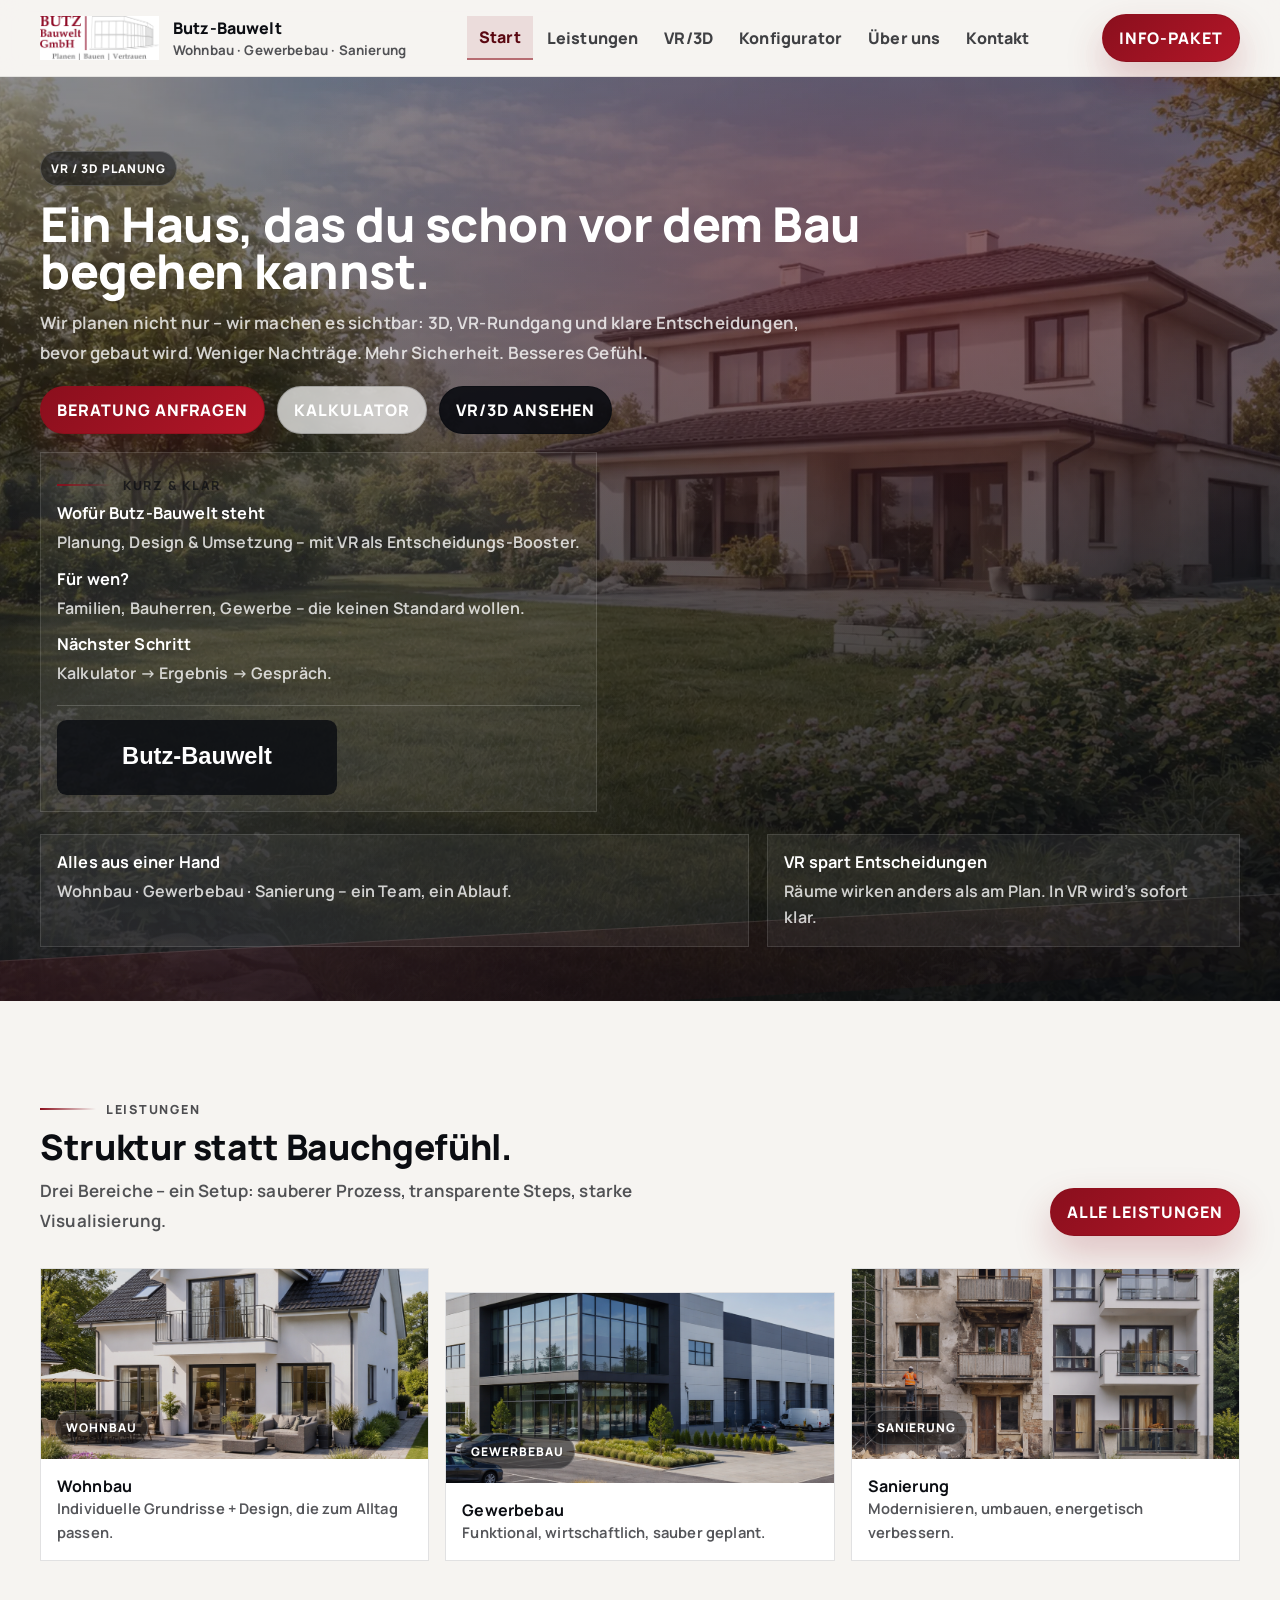
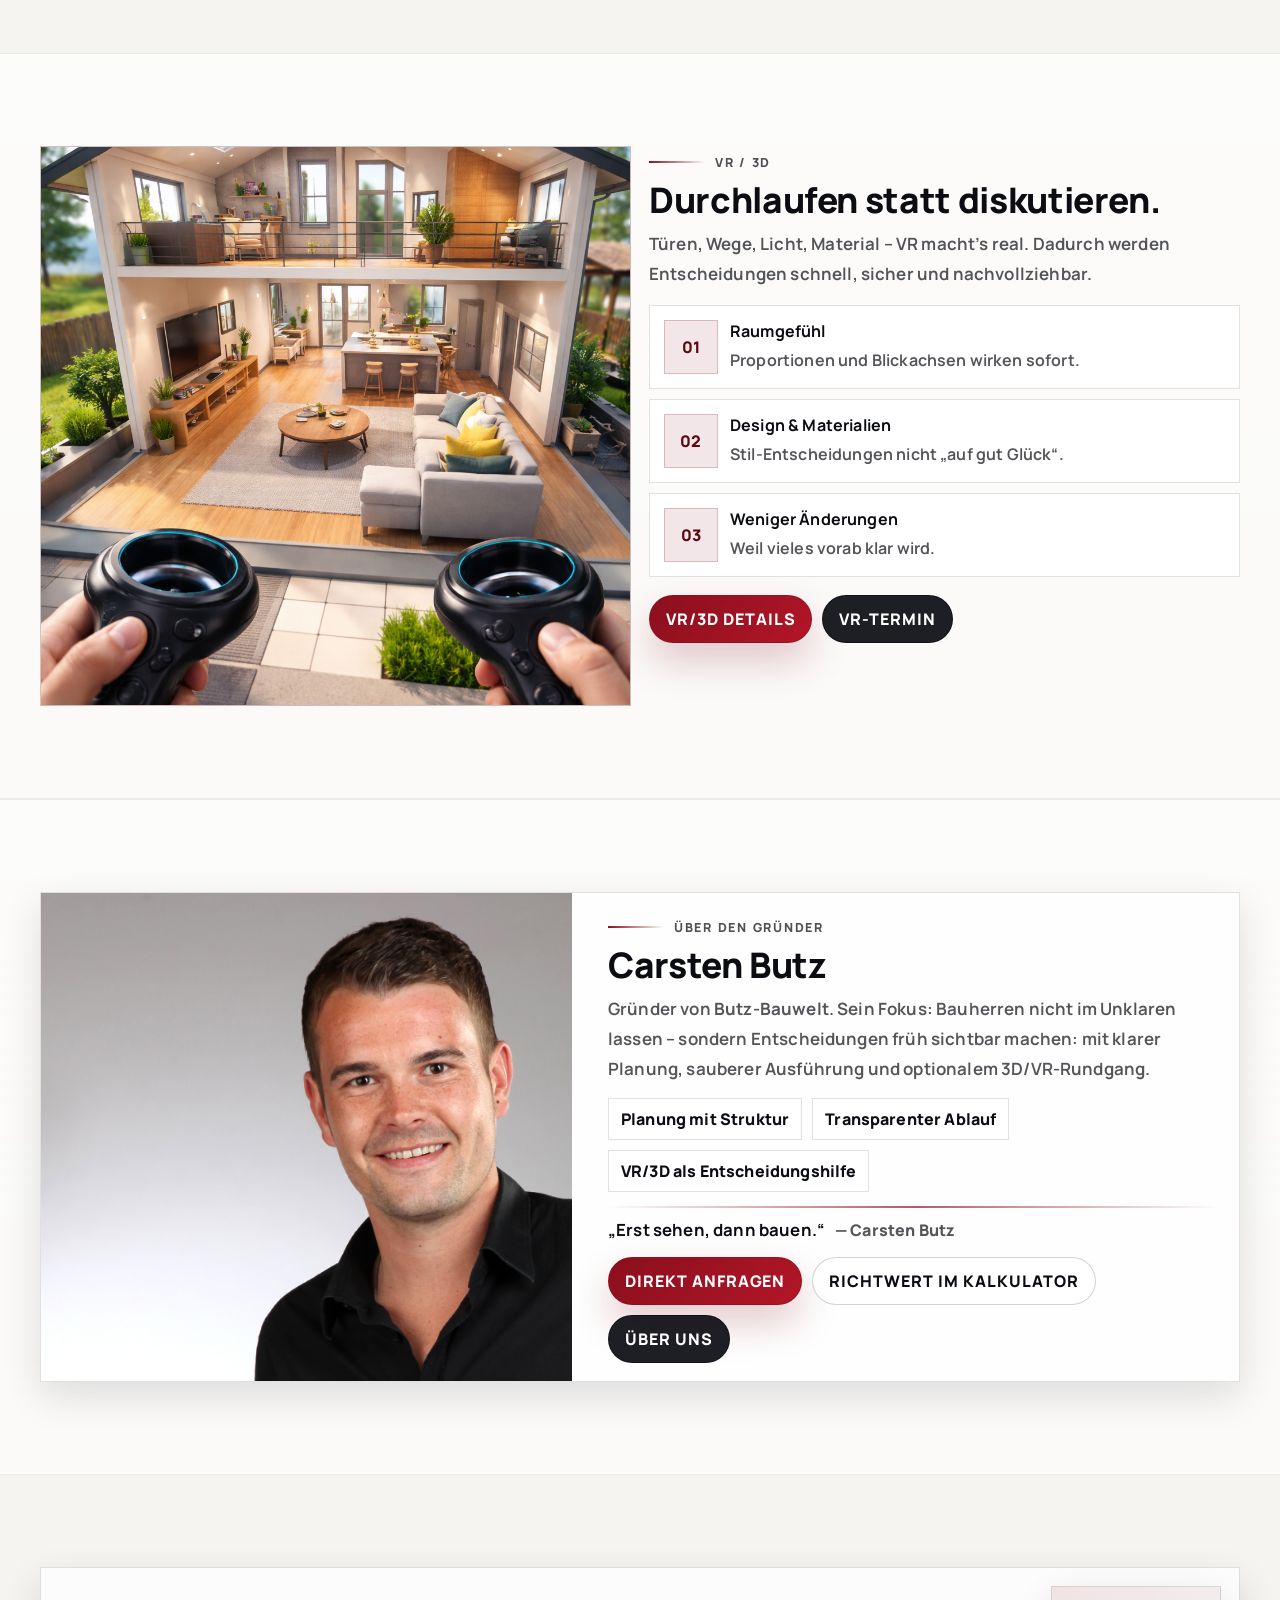
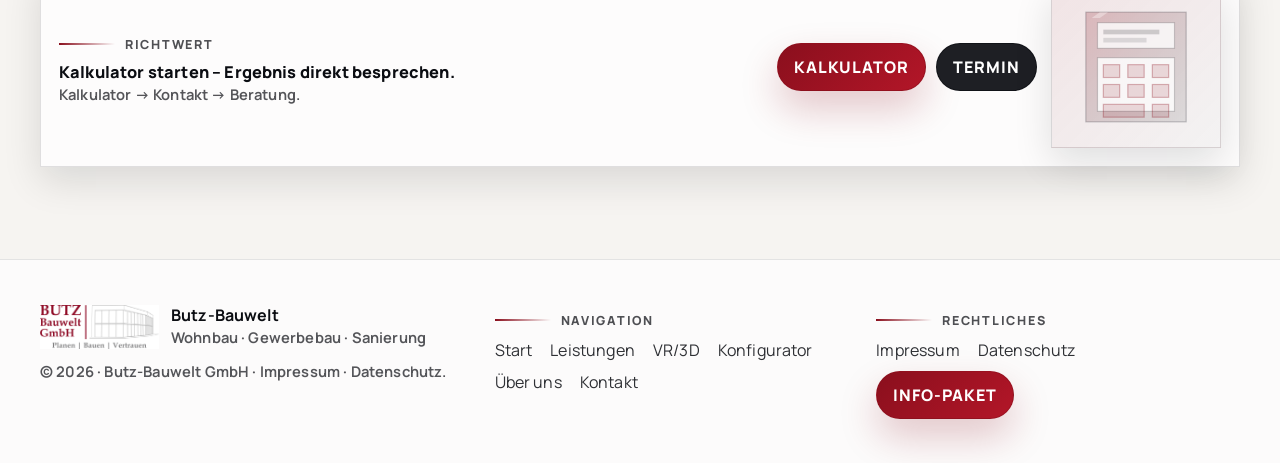
==== index.html @ 4ad9fb2e "Add files via upload" ====
<!DOCTYPE html>

<html lang="de">
<head>
<meta charset="utf-8"/>
<meta content="width=device-width,initial-scale=1" name="viewport"/>
<title>Butz-Bauwelt · Wohnbau erleben mit VR</title>
<meta content="Hausbau, Gewerbebau und Sanierung – mit 3D &amp; VR, damit Entscheidungen sicher sind." name="description"/>
<link href="https://fonts.googleapis.com" rel="preconnect"/>
<link crossorigin="" href="https://fonts.gstatic.com" rel="preconnect"/>
<link href="https://fonts.googleapis.com/css2?family=Inter:wght@400;600;700;800;900&amp;display=swap" rel="stylesheet"/>
<link href="./assets/css/main.css" rel="stylesheet"/>
<link href="https://fonts.googleapis.com" rel="preconnect"/>
<link crossorigin="" href="https://fonts.gstatic.com" rel="preconnect"/>
<link href="https://fonts.googleapis.com/css2?family=Manrope:wght@400;600;700;800;900&amp;display=swap" rel="stylesheet"/>
</head>
<body class="page-home">
<header class="header">
<div class="wrap headerRow">
<a class="brand" href="index.html">
<div class="mark mark--logo"><img alt="Butz-Bauwelt Logo" class="brandLogo" onerror="this.style.display='none'; this.parentElement.textContent='B';" src="./assets/img/logo-butz.jpg"/></div>
<div>
<span>Butz-Bauwelt</span>
<small>Wohnbau · Gewerbebau · Sanierung</small>
</div>
</a>
<nav aria-label="Navigation" class="nav">
<a href="index.html">Start</a>
<a href="leistungen.html">Leistungen</a>
<a href="vr-3d.html">VR/3D</a>
<a href="konfigurator.html">Konfigurator</a>
<a href="ueber-uns.html">Über uns</a>
<a href="kontakt.html">Kontakt</a>
</nav>
<div style="display:flex; gap:10px; align-items:center">
<a class="btn btn--brand" href="kontakt.html">Info-Paket</a>
<button aria-controls="mnav" aria-expanded="false" aria-label="Menü öffnen" class="burger" data-burger="" type="button">
<span></span><span></span><span></span>
</button>
</div>
</div>
<div class="mobile" data-mobile="" data-open="false" id="mnav">
<div class="wrap mobileInner">
<a href="index.html">Start</a>
<a href="leistungen.html">Leistungen</a>
<a href="vr-3d.html">VR/3D</a>
<a href="konfigurator.html">Konfigurator</a>
<a href="ueber-uns.html">Über uns</a>
<a href="kontakt.html">Kontakt</a>
</div>
</div>
</header>
<main>
<section class="hero cut">
<div aria-hidden="true" class="heroMedia"></div>
<div class="wrap">
<div class="heroTop">
<div class="heroCopy">
<div class="badge">VR / 3D Planung</div>
<div style="height:14px"></div>
<h1>Ein Haus, das du schon vor dem Bau begehen kannst.</h1>
<div style="height:14px"></div>
<p class="lead">
            Wir planen nicht nur – wir machen es sichtbar: 3D, VR-Rundgang und klare Entscheidungen,
            bevor gebaut wird. Weniger Nachträge. Mehr Sicherheit. Besseres Gefühl.
          </p>
<div class="heroActions">
<a class="btn btn--brand" href="kontakt.html">Beratung anfragen</a>
<a class="btn btn--ghost" href="konfigurator.html">Kalkulator</a>
<a class="btn btn--ink" href="vr-3d.html">VR/3D ansehen</a>
</div>
</div>
<div class="heroPanel">
<div class="kicker">Kurz &amp; klar</div>
<div style="height:8px"></div>
<strong>Wofür Butz-Bauwelt steht</strong>
<span>Planung, Design &amp; Umsetzung – mit VR als Entscheidungs-Booster.</span>
<div style="height:12px"></div>
<strong>Für wen?</strong>
<span>Familien, Bauherren, Gewerbe – die keinen Standard wollen.</span>
<div style="height:12px"></div>
<strong>Nächster Schritt</strong>
<span>Kalkulator → Ergebnis → Gespräch.</span>
<div class="heroLogoWrap"><img alt="Butz-Bauwelt" class="heroLogo" onerror="this.style.display='none';" src="./assets/img/logo-butz-hero.svg"/></div></div>
</div>
<div class="heroStripe">
<div class="heroPanel">
<strong>Alles aus einer Hand</strong>
<span>Wohnbau · Gewerbebau · Sanierung – ein Team, ein Ablauf.</span>
</div>
<div class="heroPanel">
<strong>VR spart Entscheidungen</strong>
<span>Räume wirken anders als am Plan. In VR wird’s sofort klar.</span>
</div>
</div>
</div>
</section>
<section class="section">
<div class="wrap">
<div class="grid12" style="align-items:end">
<div style="grid-column:1 / span 7">
<div class="kicker">Leistungen</div>
<div style="height:10px"></div>
<h2>Struktur statt Bauchgefühl.</h2>
<div style="height:10px"></div>
<p class="lead">
            Drei Bereiche – ein Setup: sauberer Prozess, transparente Steps, starke Visualisierung.
          </p>
</div>
<div style="grid-column:8 / -1; display:flex; justify-content:flex-end; gap:10px; flex-wrap:wrap">
<a class="btn btn--brand" href="leistungen.html">Alle Leistungen</a>
</div>
<div class="tile" style="grid-column:1 / span 4; margin-top:16px">
<div class="tileTop">
<img alt="Platzhalter" src="./assets/img/Wohnbau.png"/>
<div class="label badge">Wohnbau</div>
</div>
<div class="tileBody">
<b>Wohnbau</b>
<div class="small">Individuelle Grundrisse + Design, die zum Alltag passen.</div>
</div>
</div>
<div class="tile" style="grid-column:5 / span 4; margin-top:16px">
<div class="tileTop">
<img alt="Platzhalter" src="./assets/img/Gewerbebau.png"/>
<div class="label badge">Gewerbebau</div>
</div>
<div class="tileBody">
<b>Gewerbebau</b>
<div class="small">Funktional, wirtschaftlich, sauber geplant.</div>
</div>
</div>
<div class="tile" style="grid-column:9 / span 4; margin-top:16px">
<div class="tileTop">
<img alt="Platzhalter" src="./assets/img/sanierung.png"/>
<div class="label badge">Sanierung</div>
</div>
<div class="tileBody">
<b>Sanierung</b>
<div class="small">Modernisieren, umbauen, energetisch verbessern.</div>
</div>
</div>
</div>
</div>
</section>
<section class="section section--paper">
<div class="wrap">
<div class="split">
<div class="photo">
<img alt="Platzhalter Projekt/VR" src="./assets/img/Vr.png"/>
</div>
<div>
<div class="kicker">VR / 3D</div>
<div style="height:10px"></div>
<h2>Durchlaufen statt diskutieren.</h2>
<div style="height:10px"></div>
<p class="lead">
            Türen, Wege, Licht, Material – VR macht’s real. Dadurch werden Entscheidungen schnell, sicher und nachvollziehbar.
          </p>
<div style="height:16px"></div>
<div class="featureList">
<div class="feature"><div class="num">01</div><div><b>Raumgefühl</b><span>Proportionen und Blickachsen wirken sofort.</span></div></div>
<div class="feature"><div class="num">02</div><div><b>Design &amp; Materialien</b><span>Stil-Entscheidungen nicht „auf gut Glück“.</span></div></div>
<div class="feature"><div class="num">03</div><div><b>Weniger Änderungen</b><span>Weil vieles vorab klar wird.</span></div></div>
</div>
<div style="height:18px"></div>
<div style="display:flex; gap:10px; flex-wrap:wrap">
<a class="btn btn--brand" href="vr-3d.html">VR/3D Details</a>
<a class="btn btn--ink" href="kontakt.html">VR-Termin</a>
</div>
</div>
</div>
</div>
</section>
<section class="section section--paper">
<div class="wrap">
<div class="founder reveal" data-reveal="">
<div class="founderInner">
<div aria-label="Foto von Carsten Butz" class="founderMedia founderMedia--clean">
<img alt="Carsten Butz" loading="lazy" src="./assets/img/founder-carsten.jpg"/>
</div>
<div class="founderCopy">
<div class="kicker">Über den Gründer</div>
<div style="height:10px"></div>
<h2>Carsten Butz</h2>
<div style="height:10px"></div>
<p class="lead">
              Gründer von <b>Butz‑Bauwelt</b>. Sein Fokus: Bauherren nicht im Unklaren lassen – sondern Entscheidungen
              früh sichtbar machen: mit klarer Planung, sauberer Ausführung und optionalem 3D/VR‑Rundgang.
            </p>
<div class="pills">
<div class="pill">Planung mit Struktur</div>
<div class="pill">Transparenter Ablauf</div>
<div class="pill">VR/3D als Entscheidungshilfe</div>
</div>
<div aria-hidden="true" class="sigLine"></div>
<div class="sig">
<b>„Erst sehen, dann bauen.“</b>
<span>— Carsten Butz</span>
</div>
<div style="height:16px"></div>
<div style="display:flex; gap:10px; flex-wrap:wrap">
<a class="btn btn--brand" href="kontakt.html">Direkt anfragen</a>
<a class="btn btn--ghost" href="konfigurator.html">Richtwert im Kalkulator</a>
<a class="btn btn--ink" href="ueber-uns.html">Über uns</a>
</div>

</div>
</div>
</div>
</div>
</section>
<section class="section">
<div class="wrap">
<div class="card">
<div class="cardPad">
<div class="ctaCalc">
  <div class="ctaCalc__copy">
    <div class="kicker">Richtwert</div>
    <div style="height:8px"></div>
    <div class="cardTitle">Kalkulator starten – Ergebnis direkt besprechen.</div>
    <div class="small">Kalkulator → Kontakt → Beratung.</div>
  </div>

  <div class="ctaCalc__actions">
    <a class="btn btn--brand" href="konfigurator.html">Kalkulator</a>
    <a class="btn btn--ink" href="kontakt.html">Termin</a>
  </div>

  <div class="ctaCalc__media" aria-hidden="true">
    <img src="./assets/img/calculator-graphic.svg" alt="" loading="lazy"/>
  </div>
</div>
</div>
</div>
</div>
</section>
</main>
<footer class="footer">
  <div class="wrap footerGrid">
    <div class="footerCol">
      <div class="brandRow">
        <div class="mark mark--logo"><img alt="Butz-Bauwelt Logo" class="brandLogo" onerror="this.style.display='none'; this.parentElement.textContent='B';" src="./assets/img/logo-butz.jpg"/></div>
        <div>
          <b>Butz-Bauwelt</b>
          <div class="small">Wohnbau · Gewerbebau · Sanierung</div>
        </div>
      </div>
      <div class="small" style="margin-top:10px">
        © 2026 · Butz-Bauwelt GmbH · <a href="impressum.html">Impressum</a> · <a href="datenschutz.html">Datenschutz</a>.
      </div>
    </div>

    <div class="footerCol">
      <div class="kicker">Navigation</div>
      <div class="footerLinks">
        <a href="index.html">Start</a>
        <a href="leistungen.html">Leistungen</a>
        <a href="vr-3d.html">VR/3D</a>
        <a href="konfigurator.html">Konfigurator</a>
        <a href="ueber-uns.html">Über uns</a>
        <a href="kontakt.html">Kontakt</a>
      </div>
    </div>

    <div class="footerCol">
      <div class="kicker">Rechtliches</div>
      <div class="footerLinks">
        <a href="impressum.html">Impressum</a>
        <a href="datenschutz.html">Datenschutz</a>
      </div>
      <div style="height:10px"></div>
      <a class="btn btn--brand" href="kontakt.html">Info-Paket</a>
    </div>
  </div>
</footer>
<script defer="" src="./assets/js/app.js"></script>
</body>
</html>
---- assets/css/main.css ----
:root{
  --brand:#8a0f1d;
  --brand2:#5a0811;
  --ink:#0b0d12;
  --paper:#f6f4f1;
  --muted:rgba(11,13,18,.70);
  --line:rgba(11,13,18,.14);
  --soft:rgba(255,255,255,.72);
  --wrap:1200px;
  --r:6px;
  --shadow:0 22px 60px rgba(11,13,18,.18);
  --shadow2:0 14px 36px rgba(11,13,18,.12);
}

*{ box-sizing:border-box; }
html,body{ height:100%; }
body{
  margin:0;
  color:var(--ink);
  background:var(--paper);
  font-family: "Manrope", "Inter", system-ui, -apple-system, Segoe UI, Roboto, Arial, sans-serif;
  overflow-x:hidden;
}

a{ color:inherit; text-decoration:none; }
img{ max-width:100%; display:block; }

.wrap{ width:min(var(--wrap), calc(100% - 44px)); margin:0 auto; }

h1,h2,h3{ letter-spacing:-.02em; }
h1{ font-size:clamp(2.7rem, 5.2vw, 4.6rem); line-height:0.98; margin:0; }
h2{ font-size:clamp(1.8rem, 2.8vw, 2.8rem); line-height:1.08; margin:0; }
p{ margin:0; }
.lead{ font-size:1.06rem; line-height:1.78; color:var(--muted); max-width:72ch; }
.small{ font-size:.92rem; color:var(--muted); line-height:1.6; }

.kicker{
  display:inline-flex; align-items:center; gap:10px;
  text-transform:uppercase; letter-spacing:.18em;
  font-weight:800; font-size:.78rem;
  color:rgba(11,13,18,.72);
}
.kicker::before{
  content:"";
  width:56px; height:2px;
  background:linear-gradient(90deg, var(--brand), rgba(138,15,29,0));
}

.btn{
  display:inline-flex; align-items:center; justify-content:center; gap:10px;
  padding:12px 16px;
  border-radius:999px;
  border:1px solid rgba(11,13,18,.18);
  background:transparent;
  font-weight:900;
  cursor:pointer;
}
.btn:hover{ transform:translateY(-1px); }
.btn--brand{
  background:linear-gradient(135deg, var(--brand), #b31628);
  border-color:rgba(138,15,29,.55);
  color:#fff;
  box-shadow:0 18px 38px rgba(138,15,29,.22);
}
.btn--ink{
  background:rgba(11,13,18,.92);
  border-color:rgba(11,13,18,.65);
  color:#fff;
}
.btn--ghost{ background:rgba(255,255,255,.70); backdrop-filter: blur(10px); }

.badge{
  display:inline-flex; align-items:center;
  padding:8px 10px;
  border-radius:999px;
  border:1px solid rgba(255,255,255,.18);
  background:rgba(11,13,18,.55);
  color:#fff;
  font-weight:800;
  letter-spacing:.08em;
  text-transform:uppercase;
  font-size:.75rem;
}

.header{
  position:sticky; top:0; z-index:50;
  background:rgba(246,244,241,.84);
  backdrop-filter: blur(12px) saturate(140%);
  border-bottom:1px solid rgba(11,13,18,.08);
}
.headerRow{ display:flex; align-items:center; justify-content:space-between; gap:14px; padding:14px 0; }
.brand{ display:flex; align-items:center; gap:12px; }
.mark{
  width:44px; height:44px;
  display:grid; place-items:center;
  background:var(--ink);
  color:#fff; font-weight:1000;
  border-radius:0;
}
.brand span{ display:block; font-weight:1000; }
.brand small{ display:block; margin-top:2px; color:var(--muted); font-weight:700; }

.nav{ display:flex; align-items:center; gap:2px; flex-wrap:wrap; }
.nav a{ padding:10px 12px; border-radius:0; font-weight:900; color:rgba(11,13,18,.78); }
.nav a:hover{ background:rgba(11,13,18,.05); }
.nav a.active{ background:rgba(138,15,29,.10); color:var(--brand2); border-bottom:2px solid rgba(138,15,29,.55); }

.burger{ display:none; border:1px solid rgba(11,13,18,.18); background:rgba(255,255,255,.75); border-radius:0; padding:10px 11px; }
.burger span{ display:block; width:22px; height:2px; background:rgba(11,13,18,.85); margin:4px 0; }

.mobile{ display:none; border-top:1px solid rgba(11,13,18,.08); }
.mobileInner{ padding:14px 0 18px; display:grid; gap:10px; }
.mobileInner a{ padding:12px 14px; border:1px solid rgba(11,13,18,.12); background:rgba(255,255,255,.84); font-weight:900; }

.hero{
  position:relative;
  min-height:78vh;
  display:grid;
  align-items:end;
  background: var(--ink);
  color:#fff;
  overflow:hidden;
}
.hero::before{
  content:"";
  position:absolute; inset:0;
  background-image:url("../img/hero-grid.svg");
  background-size: 980px auto;
  opacity:.26;
  mix-blend-mode: screen;
}
.heroMedia{
  position:absolute; inset:0;
  background:
    radial-gradient(1200px 700px at 70% 20%, rgba(138,15,29,.32), transparent 55%),
    radial-gradient(900px 600px at 10% 80%, rgba(255,255,255,.08), transparent 60%),
    linear-gradient(180deg, rgba(11,13,18,.45), rgba(11,13,18,.88));
  background-size: auto, auto, auto;
  background-position: center, center, center;
  background-repeat: no-repeat;
}

.heroMedia--contact{
  background:
    radial-gradient(1200px 700px at 70% 20%, rgba(138,15,29,.18), transparent 55%),
    radial-gradient(900px 600px at 10% 80%, rgba(255,255,255,.06), transparent 60%),
    linear-gradient(180deg, rgba(11,13,18,.35), rgba(11,13,18,.86)),
    url("../img/kontakt-hero.webp");
  background-size: auto, auto, auto, cover;
  background-position: center, center, center, center bottom;
  background-repeat: no-repeat;
}

.heroMedia--leistungen{
  background:
    radial-gradient(1200px 700px at 70% 20%, rgba(138,15,29,.20), transparent 55%),
    radial-gradient(900px 600px at 10% 80%, rgba(255,255,255,.06), transparent 60%),
    linear-gradient(180deg, rgba(11,13,18,.40), rgba(11,13,18,.88)),
    url("../img/leistungen-hero.webp");
  background-size: auto, auto, auto, cover;
  background-position: center, center, center, center;
  background-repeat: no-repeat;
}

.hero .wrap{ position:relative; z-index:2; padding:74px 0 54px; }
.heroTop{ display:flex; justify-content:space-between; align-items:flex-start; gap:18px; flex-wrap:wrap; }
.heroCopy{ max-width:860px; }
.heroCopy .lead{ color:rgba(255,255,255,.78); }

.heroStripe{
  margin-top:22px;
  display:grid;
  grid-template-columns: 1.2fr .8fr;
  gap:18px;
  align-items:stretch;
}
.heroPanel{
  background:rgba(255,255,255,.06);
  border:1px solid rgba(255,255,255,.12);
  border-radius:0;
  padding:16px;
}
.heroPanel strong{ display:block; font-size:1.02rem; }
.heroPanel span{ display:block; margin-top:6px; color:rgba(255,255,255,.78); line-height:1.6; font-weight:650; }
.heroActions{ display:flex; flex-wrap:wrap; gap:12px; margin-top:18px; }

.section{ padding:92px 0; }
.section--paper{ background:linear-gradient(180deg, rgba(255,255,255,.70), rgba(255,255,255,.52)); border-top:1px solid rgba(11,13,18,.06); border-bottom:1px solid rgba(11,13,18,.06); }

.grid12{ display:grid; grid-template-columns:repeat(12, minmax(0,1fr)); gap:16px; }

.card{
  border:1px solid rgba(11,13,18,.12);
  background:rgba(255,255,255,.78);
  border-radius:0;
  box-shadow:var(--shadow2);
}
.cardPad{ padding:18px; }
.cardTitle{ font-weight:1000; font-size:1.02rem; }

.cut{ position:relative; }
.cut::after{
  content:"";
  position:absolute; left:-10%; right:-10%; bottom:-1px;
  height:74px;
  background:linear-gradient(135deg, rgba(138,15,29,.18), rgba(255,255,255,0));
  transform:skewY(-3deg);
  border-top:1px solid rgba(255,255,255,.10);
}

.split{
  grid-column:1 / -1;
  display:grid;
  grid-template-columns: 1fr 1fr;
  gap:18px;
  align-items:stretch;
}
.photo{
  background:linear-gradient(135deg, rgba(138,15,29,.18), rgba(11,13,18,.10));
  border:1px solid rgba(11,13,18,.12);
  border-radius:0;
  min-height:420px;
  overflow:hidden;
}
.photo img{ width:100%; height:100%; object-fit:cover; }
.featureList{ display:grid; gap:10px; }
.feature{
  display:grid;
  grid-template-columns: 54px 1fr;
  gap:12px;
  padding:14px;
  border:1px solid rgba(11,13,18,.12);
  background:#fff;
  border-radius:0;
}
.feature .num{
  width:54px; height:54px;
  display:grid; place-items:center;
  background:rgba(138,15,29,.10);
  color:var(--brand2);
  font-weight:1000;
  border:1px solid rgba(138,15,29,.22);
  border-radius:0;
}
.feature b{ display:block; }
.feature span{ display:block; margin-top:6px; color:var(--muted); line-height:1.6; font-weight:650; }

.tile{
  border:1px solid rgba(11,13,18,.12);
  background:#fff;
  border-radius:0;
  overflow:hidden;
}
.tileTop{ height:190px; background:rgba(11,13,18,.92); position:relative; }
.tileTop img{ width:100%; height:100%; object-fit:cover; opacity:.85; }
.tileTop .label{ position:absolute; left:14px; bottom:14px; }
.tileBody{ padding:16px; }

.footer{
  padding:44px 0;
  border-top:1px solid rgba(11,13,18,.10);
  background:rgba(255,255,255,.70);
}

/* Kalkulator (Wizard) – kantig */
.calc{
  border:1px solid rgba(11,13,18,.14);
  background:rgba(255,255,255,.86);
  box-shadow:var(--shadow);
}
.calcHead{ padding:18px; border-bottom:1px solid rgba(11,13,18,.10); display:flex; align-items:center; justify-content:space-between; gap:12px; flex-wrap:wrap; }
.progress{ flex:1 1 260px; height:10px; background:rgba(11,13,18,.10); overflow:hidden; }
.progress > span{ display:block; height:100%; width:0%; background:linear-gradient(90deg, var(--brand), #b31628); }
.calcBody{ padding:18px; }
.stepCard{ display:none; border:1px solid rgba(11,13,18,.12); background:#fff; padding:16px; }
.stepCard.active{ display:block; }
.stepCard h3{ margin:0 0 10px; font-size:1.15rem; }
.choices{ display:flex; flex-wrap:wrap; gap:10px; }
.choice{
  border:1px solid rgba(11,13,18,.14);
  background:#fff;
  border-radius:0;
  padding:10px 12px;
  font-weight:1000;
  cursor:pointer;
}
.choice.selected{ background:rgba(138,15,29,.10); border-color:rgba(138,15,29,.35); color:var(--brand2); }
.range{ margin-top:10px; }
.range input{ width:100%; }
.rangeMeta{ display:flex; justify-content:space-between; align-items:center; margin-top:6px; gap:10px; flex-wrap:wrap; }
.summary{
  margin-top:14px;
  border:1px solid rgba(255,255,255,.14);
  background:rgba(11,13,18,.92);
  color:#fff;
  padding:14px;
}
.summaryRow{ display:flex; justify-content:space-between; gap:10px; padding:8px 0; border-bottom:1px solid rgba(255,255,255,.14); }
.summaryRow:last-child{ border-bottom:0; }
.calcNav{ display:flex; align-items:center; justify-content:center; gap:14px; flex-wrap:wrap; margin-top:14px; }
.calcNav .btn{ font-family: inherit; font-weight:800; font-size:.95rem; letter-spacing:0; text-transform:none; }

@media (max-width: 980px){
  .nav{ display:none; }
  .burger{ display:inline-block; }
  .heroStripe{ grid-template-columns:1fr; }
  .split{ grid-template-columns:1fr; }
}


/* ---------- Enhanced form (GitHub Pages friendly) ---------- */
.formWrap{
  display:grid;
  grid-template-columns: 1.05fr .95fr;
  gap:16px;
  align-items:start;
}
.formCard{
  border:1px solid rgba(11,13,18,.12);
  background:rgba(255,255,255,.86);
  box-shadow:var(--shadow2);
  border-radius:0;
}
.formCard .pad{ padding:18px; }
.formCard .note{
  margin-top:10px;
  padding:12px;
  border:1px solid rgba(11,13,18,.12);
  background:rgba(11,13,18,.04);
}
.labelText{ display:block; font-weight:900; font-size:.9rem; margin:10px 0 6px; }
.help{ font-size:.88rem; color:var(--muted); line-height:1.55; margin-top:6px; }
.inputLine{
  width:100%;
  padding:12px 12px;
  border:1px solid rgba(11,13,18,.16);
  border-radius:0;
  background:#fff;
  outline:none;
  font-weight:750;
}
.inputLine:focus{ border-color:rgba(138,15,29,.45); box-shadow:0 0 0 3px rgba(138,15,29,.12); }
.grid2{ display:grid; grid-template-columns:1fr 1fr; gap:12px; }
.stack{ display:grid; gap:10px; }
.checkRow{ display:flex; gap:10px; align-items:flex-start; margin-top:10px; }
.checkRow input{ margin-top:4px; }
.sideCard{
  background:rgba(11,13,18,.92);
  color:#fff;
  border:1px solid rgba(255,255,255,.14);
  box-shadow:var(--shadow);
}
.sideCard .pad{ padding:18px; }
.sideCard .small{ color:rgba(255,255,255,.72); }
.sideList{ margin-top:12px; display:grid; gap:10px; }
.sideItem{
  display:grid;
  grid-template-columns: 42px 1fr;
  gap:12px;
  padding:12px;
  border:1px solid rgba(255,255,255,.14);
  background:rgba(255,255,255,.06);
}
.sideItem .ic{
  width:42px; height:42px;
  display:grid; place-items:center;
  background:rgba(138,15,29,.22);
  border:1px solid rgba(255,255,255,.14);
  font-weight:1000;
}
.hr{ height:1px; background:rgba(255,255,255,.14); margin:14px 0; }

@media (max-width: 980px){
  .formWrap{ grid-template-columns:1fr; }
  .grid2{ grid-template-columns:1fr; }
}

/* ---------- Leistungen accordion ---------- */
.accordion{
  border:1px solid rgba(11,13,18,.12);
  background:#fff;
  border-radius:0;
  overflow:hidden;
}
.accordion details{
  border-top:1px solid rgba(11,13,18,.10);
}
.accordion details:first-child{ border-top:0; }
.accordion summary{
  list-style:none;
  cursor:pointer;
  padding:16px;
  font-weight:1000;
  display:flex;
  align-items:center;
  justify-content:space-between;
  gap:12px;
}
.accordion summary::-webkit-details-marker{ display:none; }
.accordion summary span{
  color:var(--muted);
  font-weight:800;
  letter-spacing:.02em;
}
.accordion summary .plus{
  width:34px; height:34px;
  display:grid; place-items:center;
  border:1px solid rgba(11,13,18,.14);
  background:rgba(11,13,18,.02);
}
.accordion details[open] summary .plus{
  background:rgba(138,15,29,.10);
  border-color:rgba(138,15,29,.35);
  color:var(--brand2);
}
.accordion .content{
  padding:0 16px 16px;
  color:rgba(11,13,18,.74);
  line-height:1.7;
  font-weight:650;
}
.ctaStrip{
  margin-top:16px;
  border:1px solid rgba(11,13,18,.12);
  background:rgba(255,255,255,.80);
  box-shadow:var(--shadow2);
}
.ctaStrip .pad{
  padding:16px;
  display:flex;
  justify-content:space-between;
  align-items:center;
  gap:12px;
  flex-wrap:wrap;
}



/* ---------- Founder block + subtle JS reveal ---------- */
.reveal{
  opacity:0;
  transform: translateY(18px);
  transition: opacity .65s ease, transform .65s ease;
}
.reveal.in{
  opacity:1;
  transform: translateY(0);
}

.founder{
  border:1px solid rgba(11,13,18,.12);
  background:rgba(255,255,255,.82);
  box-shadow:var(--shadow2);
}
.founderInner{
  display:grid;
  grid-template-columns: .9fr 1.1fr;
  gap:18px;
  align-items:stretch;
}
.founderMedia{
  position:relative;
  min-height:360px;
  background:rgba(11,13,18,.92);
  overflow:hidden;
}
.founderMedia::before{
  content:"";
  position:absolute; inset:-30%;
  background:
    radial-gradient(520px 320px at 30% 20%, rgba(138,15,29,.35), transparent 60%),
    radial-gradient(520px 320px at 80% 70%, rgba(255,255,255,.10), transparent 60%);
  transform: rotate(12deg);
}
.founderMedia::after{
  content:"";
  position:absolute; left:-20%; right:-20%; bottom:-40px;
  height:90px;
  background:linear-gradient(135deg, rgba(138,15,29,.35), rgba(255,255,255,0));
  transform:skewY(-6deg);
  opacity:.7;
}
.founderMedia img{
  position:absolute; inset:0;
  width:100%; height:100%;
  object-fit:cover;
  opacity:.92;
  mix-blend-mode: luminosity;
}
.founderMedia--clean{
  background:#d9d5d2;
}
.founderMedia--clean::before,
.founderMedia--clean::after{
  display:none;
}
.founderMedia--clean img{
  opacity:1;
  mix-blend-mode:normal;
  object-position:center top;
}
.founderCopy{ padding:18px; }
.sigLine{
  margin-top:14px;
  height:2px;
  background:linear-gradient(90deg, rgba(255,255,255,0), rgba(138,15,29,.75), rgba(255,255,255,0));
  opacity:.9;
}
.sig{
  margin-top:10px;
  display:flex;
  align-items:baseline;
  gap:10px;
  flex-wrap:wrap;
}
.sig b{ font-size:1.05rem; }
.sig span{ color:var(--muted); font-weight:800; }
.pills{
  margin-top:14px;
  display:flex; gap:10px; flex-wrap:wrap;
}
.pill{
  padding:9px 12px;
  border:1px solid rgba(11,13,18,.12);
  background:#fff;
  font-weight:900;
}
@media (max-width: 980px){
  .founderInner{ grid-template-columns:1fr; }
  .founderMedia{ min-height:280px; }
}



/* ---------- Calculator choice cards with mini illustrations ---------- */
.choice{
  display:grid;
  grid-template-rows: 64px auto;
  gap:8px;
  min-width: 150px;
  padding:12px;
  text-align:center;
  transition: transform .15s ease, box-shadow .15s ease, border-color .15s ease, background .15s ease;
}
.choice:hover{
  transform: translateY(-1px);
  box-shadow: 0 10px 22px rgba(11,13,18,.10);
}
.choiceIcon{
  width:100%;
  height:64px;
  display:grid;
  place-items:center;
  border:1px solid rgba(11,13,18,.10);
  background:rgba(11,13,18,.02);
}
.choiceIcon svg{
  width:84px;
  height:54px;
}
.choiceLabel{
  font-size:.92rem;
  letter-spacing:.06em;
  text-transform:uppercase;
}
.choice.selected .choiceIcon{
  border-color: rgba(138,15,29,.35);
  background: rgba(138,15,29,.08);
}
.choice.selected .choiceIcon svg .roof,
.choice.selected .choiceIcon svg .accent{
  fill: var(--brand);
}
.choiceIcon svg .roof,
.choiceIcon svg .accent{
  fill: rgba(138,15,29,.35);
}
.choiceIcon svg .body{
  fill: rgba(11,13,18,.22);
}
.choiceIcon svg .shade{
  fill: rgba(255,255,255,.55);
}
@media (max-width: 980px){
  .choice{ min-width: 140px; }
}



/* ---------- Modern rounded typography ---------- */
:root{
  --font-sans: 'Manrope', 'Inter', system-ui, -apple-system, BlinkMacSystemFont, 'Segoe UI', Roboto, Arial, sans-serif;
}

html, body{
  font-family: var(--font-sans);
  letter-spacing: .01em;
}

h1, h2, h3, h4{
  font-weight: 900;
  letter-spacing: -.01em;
}

h1{ font-size: clamp(2rem, 4vw, 3rem); }
h2{ font-size: clamp(1.6rem, 3vw, 2.2rem); }
h3{ font-size: 1.2rem; }

p, .small, .lead{
  font-weight: 650;
}

.btn{
  font-weight: 800;
  letter-spacing: .06em;
  text-transform: uppercase;
}

.kicker{
  font-weight: 900;
  letter-spacing: .14em;
  text-transform: uppercase;
}

.choiceLabel{
  font-weight: 800;
  letter-spacing: .08em;
}

input, textarea{
  font-family: var(--font-sans);
  font-weight: 650;
}



/* ===== Calculator visual polish ===== */
.calcWrap{
  background: linear-gradient(180deg, rgba(255,255,255,.95), rgba(255,255,255,.88));
  border:1px solid rgba(11,13,18,.12);
  box-shadow: 0 30px 80px rgba(11,13,18,.12);
}

.progress{
  height:6px;
  background:rgba(11,13,18,.08);
  border-radius:0;
}
.progress span{
  background: linear-gradient(90deg, var(--brand), var(--brand2));
}

.step{
  animation: stepIn .35s ease both;
}
@keyframes stepIn{
  from{ opacity:0; transform: translateY(8px); }
  to{ opacity:1; transform: translateY(0); }
}

.choice{
  background:#fff;
}
.choice.selected{
  border-color: var(--brand);
  background: linear-gradient(180deg, rgba(138,15,29,.08), rgba(255,255,255,1));
}

.navBtns{
  border-top:1px solid rgba(11,13,18,.1);
  padding-top:16px;
}

.navBtns .btn--brand{
  box-shadow: 0 12px 30px rgba(138,15,29,.35);
}



/* ===== Configurator layout: steps + sticky mini summary ===== */
.calcGrid{
  display:grid;
  grid-template-columns: 1.35fr .65fr;
  gap:16px;
  align-items:start;
}
.calcAside{
  position:sticky;
  top:84px; /* accounts for sticky header */
}
.miniSum{
  border:1px solid rgba(11,13,18,.12);
  background:rgba(11,13,18,.92);
  color:#fff;
  box-shadow: var(--shadow);
}
.miniSum .pad{ padding:16px; }
.miniTitle{
  font-family: "Space Grotesk", "Plus Jakarta Sans", system-ui;
  font-weight:700;
  letter-spacing:-.02em;
  font-size:1.1rem;
}
.miniRows{ margin-top:12px; display:grid; gap:10px; }
.miniRow{
  display:flex; justify-content:space-between; gap:12px;
  padding:10px 0;
  border-bottom:1px solid rgba(255,255,255,.14);
}
.miniRow:last-child{ border-bottom:0; }
.miniRow span{ color:rgba(255,255,255,.72); font-weight:650; }
.miniRow b{ font-weight:900; }
.miniTotal{
  margin-top:12px;
  padding:12px;
  border:1px solid rgba(255,255,255,.16);
  background:rgba(255,255,255,.06);
}
.miniTotal .label{ color:rgba(255,255,255,.72); font-weight:700; font-size:.9rem; }
.miniTotal .value{
  margin-top:6px;
  font-family: "Space Grotesk", "Plus Jakarta Sans", system-ui;
  font-weight:700;
  font-size:1.6rem;
  letter-spacing:-.03em;
}
.miniHint{ margin-top:10px; color:rgba(255,255,255,.72); font-size:.9rem; line-height:1.55; }

@media (max-width: 980px){
  .calcGrid{ grid-template-columns:1fr; }
  .calcAside{ position:relative; top:auto; }
}

/* ===== Configurator typography refinements (less "stumpf") ===== */
.page-config h1{ letter-spacing:-0.04em; }
.page-config .stepCard h3{
  font-family: "Space Grotesk", "Plus Jakarta Sans", system-ui;
  font-weight:650;
  letter-spacing:-.02em;
}
.page-config .choiceLabel{
  text-transform:none;
  letter-spacing:.02em;
  font-weight:900;
}
.page-config .choice{
  min-width: 160px;
}
.page-config .choices{
  gap:12px;
}
.page-config .calcHead strong{
  font-family: "Space Grotesk", "Plus Jakarta Sans", system-ui;
  font-weight:650;
  letter-spacing:-.02em;
}



/* ===== VR/3D split image sizing fix ===== */
.split{
  align-items: stretch;
}
.split .photo{
  height: 100%;
  max-height: 560px;
  overflow: hidden;
}
.split .photo img{
  width: 100%;
  height: 100%;
  object-fit: cover;
  display:block;
}
@media (max-width: 980px){
  .split .photo{ max-height: 360px; }
}


/* ===== Calculator typography polish (buttons & labels) ===== */
.calcHead strong,
.calcTitle,
.page-config h1{
  font-family: "Space Grotesk", "Plus Jakarta Sans", system-ui;
  font-weight:600;
  letter-spacing:-0.02em;
}
.page-config .stepCard h3{
  font-weight:600;
  letter-spacing:-0.015em;
}
.page-config .choiceLabel{
  font-family: "Plus Jakarta Sans", system-ui;
  font-weight:700;
  letter-spacing:0;
  text-transform:none;
}
.page-config .navBtns .btn{
  font-family: "Space Grotesk", "Plus Jakarta Sans", system-ui;
  font-weight:600;
  letter-spacing:0.04em;
  text-transform:uppercase;
}
.miniTotal .label,
.miniTotal .value{
  font-family: "Space Grotesk", "Plus Jakarta Sans", system-ui;
}

/* --- Patch: weichere Typo + Kundenlogo Handling (Header & Hero) --- */
.brand{ gap:14px; }
.mark--logo{
  width:auto;
  height:44px;
  padding:0;
  background:transparent;
}
.brandLogo{
  height:44px;
  width:auto;
  max-width:240px; /* breiteres Logo im Header */
  object-fit:contain;
  display:block;
}
@media (max-width: 760px){
  .brandLogo{ max-width:180px; }
}

/* Hero: Logo rechts im freien Raum */
.heroLogoWrap{
  margin-top:18px;
  padding-top:14px;
  border-top:1px solid rgba(255,255,255,.18);
  display:flex;
  justify-content:flex-start;
}
.heroLogo{
  width:100%;
  max-width:280px;
  height:auto;
  object-fit:contain;
}
@media (max-width: 900px){
  .heroLogoWrap{ justify-content:center; }
  .heroLogo{ max-width:240px; }
}


/* ---------- Footer layout (v2) ---------- */
.footerGrid{
  display:grid;
  grid-template-columns: 1.2fr 1fr 1fr;
  gap:18px;
  align-items:start;
}
.footerCol .kicker{ margin-bottom:10px; }
.footerLinks{
  display:flex;
  flex-wrap:wrap;
  gap:10px 18px;
  align-items:center;
}
.footerLinks a{
  color:inherit;
  opacity:.85;
  display:inline-flex;
  white-space:nowrap;
}
.footerLinks a:hover{ opacity:1; }
.brandRow{
  display:flex;
  gap:12px;
  align-items:center;
}
@media (max-width: 980px){
  .footerGrid{ grid-template-columns:1fr; }
}


/* Page-specific hero background images */
body.page-home .heroMedia{
  background:
    radial-gradient(1200px 700px at 70% 20%, rgba(138,15,29,.32), transparent 55%),
    radial-gradient(900px 600px at 10% 80%, rgba(255,255,255,.08), transparent 60%),
    linear-gradient(180deg, rgba(11,13,18,.45), rgba(11,13,18,.88)),
    url("../img/hero-haus.webp");
  background-size: auto, auto, auto, cover;
  background-position: center, center, center, center;
  background-repeat: no-repeat;
}
body.page-config .heroMedia{
  background:
    radial-gradient(1200px 700px at 70% 20%, rgba(138,15,29,.32), transparent 55%),
    radial-gradient(900px 600px at 10% 80%, rgba(255,255,255,.08), transparent 60%),
    linear-gradient(180deg, rgba(11,13,18,.45), rgba(11,13,18,.88)),
    url("../img/hero-konfigurator.webp");
  background-size: auto, auto, auto, cover;
  background-position: center, center, center, center;
  background-repeat: no-repeat;
}

body.page-vr3d .heroMedia{
  background:
    radial-gradient(1200px 700px at 70% 20%, rgba(138,15,29,.32), transparent 55%),
    radial-gradient(900px 600px at 10% 80%, rgba(255,255,255,.08), transparent 60%),
    linear-gradient(180deg, rgba(11,13,18,.45), rgba(11,13,18,.88)),
    url("../img/hero-vr3d.webp");
  background-size: auto, auto, auto, cover;
  background-position: center, center, center, center;
  background-repeat: no-repeat;
}

body.page-about .heroMedia{
  background:
    radial-gradient(1200px 700px at 70% 20%, rgba(138,15,29,.24), transparent 55%),
    radial-gradient(900px 600px at 10% 80%, rgba(255,255,255,.07), transparent 60%),
    linear-gradient(180deg, rgba(11,13,18,.42), rgba(11,13,18,.86)),
    url("../img/ueber-uns-hero.jpg");
  background-size: auto, auto, auto, cover;
  background-position: center, center, center, center;
  background-repeat: no-repeat;
}


/* --- Modern Calculator Refresh (Konfigurator) --- */
.page-config .calc{
  max-width: 980px;
  margin: 0 auto;
  border-radius: 20px;
  overflow: hidden;
  background: rgba(255,255,255,.78);
  backdrop-filter: blur(10px);
  -webkit-backdrop-filter: blur(10px);
  border: 1px solid rgba(11,13,18,.14);
}
.page-config .calcHead{
  padding: 18px 18px 14px;
  background:
    linear-gradient(180deg, rgba(11,13,18,.06), rgba(11,13,18,0));
}
.page-config .progress{ border-radius: 999px; }
.page-config .progress > span{ border-radius: 999px; }
.page-config .calcBody{ padding: 18px; }
.page-config .stepCard{
  border-radius: 16px;
  padding: 18px;
  background: rgba(255,255,255,.92);
}
.page-config .stepCard h3{
  font-size: 1.05rem;
  letter-spacing: -.01em;
}
.page-config .choices{ gap: 12px; }
.page-config .choice{
  border-radius: 14px;
  padding: 14px 14px;
  min-width: 170px;
  transition: transform .15s ease, box-shadow .15s ease, border-color .15s ease, background .15s ease;
  box-shadow: 0 1px 0 rgba(0,0,0,.02);
}
.page-config .choice:hover{
  transform: translateY(-1px);
  box-shadow: 0 10px 30px rgba(11,13,18,.10);
  border-color: rgba(11,13,18,.22);
}
.page-config .choice.selected{
  border-color: rgba(168, 17, 36, .55);
  box-shadow: 0 12px 34px rgba(168, 17, 36, .14);
  background: linear-gradient(180deg, rgba(168,17,36,.08), rgba(255,255,255,.96));
}
.page-config .choiceIcon{
  border-radius: 12px;
  background: rgba(11,13,18,.04);
}
.page-config .sliderRow{
  border-radius: 14px;
  background: rgba(11,13,18,.03);
  border: 1px solid rgba(11,13,18,.10);
}
.page-config .calcAside .miniSum{
  border-radius: 18px;
  background: rgba(11,13,18,.90);
  backdrop-filter: blur(10px);
  -webkit-backdrop-filter: blur(10px);
  overflow: hidden;
}
.page-config .calcAside .miniSum:before{
  content:"";
  display:block;
  height:3px;
  background: linear-gradient(90deg, var(--brand), #b31628);
}
.page-config .miniSum .pad{ padding: 18px; }
.page-config .miniRow{ padding: 12px 0; }
.page-config .miniTotal{
  border-radius: 14px;
  background: rgba(255,255,255,.08);
}
.page-config .calcNav{ display:flex; align-items:center; justify-content:flex-end; gap:8px; flex-wrap:wrap; margin-top:14px; }
.calcNav .btn{ font-weight:900; font-size:.95rem; }
@media (max-width: 980px){
  .page-config .calcGrid{ grid-template-columns: 1fr; }
  .page-config .calcAside{ position: static; }
  .page-config .calcNav{ display:flex; align-items:center; justify-content:flex-end; gap:8px; flex-wrap:wrap; margin-top:14px; }
.calcNav .btn{ font-weight:900; font-size:.95rem; }
}


/* ---------- Small UI add-ons (Calculator CTA + Info Block) ---------- */
.badge--soft{
  background:rgba(138,15,29,.10);
  border-color:rgba(138,15,29,.22);
  color:var(--brand2);
  box-shadow:none;
}

.ctaCalc{
  display:grid;
  grid-template-columns: 1fr auto 170px;
  gap:14px;
  align-items:center;
}
.ctaCalc__actions{
  display:flex;
  gap:10px;
  flex-wrap:wrap;
  justify-content:flex-end;
}
.ctaCalc__media{
  border:1px solid rgba(11,13,18,.12);
  background:linear-gradient(135deg, rgba(138,15,29,.10), rgba(11,13,18,.04));
  box-shadow:var(--shadow2);
  padding:10px;
  display:grid;
  place-items:center;
}
.ctaCalc__media img{
  width:140px;
  height:auto;
  display:block;
}

.ctaStrip--fancy{
  background:
    radial-gradient(700px 220px at 85% 15%, rgba(138,15,29,.18), transparent 60%),
    radial-gradient(520px 240px at 10% 120%, rgba(11,13,18,.10), transparent 60%),
    rgba(255,255,255,.86);
}
.ctaStripPad{
  display:grid;
  grid-template-columns: 1fr auto 160px;
  gap:14px;
  align-items:center;
}
.ctaStripIcon{
  display:grid;
  place-items:center;
  border:1px solid rgba(11,13,18,.10);
  background:rgba(255,255,255,.70);
  padding:10px;
  box-shadow:var(--shadow2);
}
.ctaStripIcon img{ width:120px; height:auto; display:block; }

.infoBlock{
  border:1px solid rgba(11,13,18,.12);
  background:rgba(255,255,255,.82);
  box-shadow:var(--shadow2);
  padding:26px;
  max-width:980px;
  margin:0 auto;
  text-align:center;
}
.infoBlock__top{
  display:flex;
  justify-content:center;
  align-items:center;
  gap:10px;
  flex-wrap:wrap;
}
.infoList{
  display:grid;
  grid-template-columns: repeat(3, minmax(0,1fr));
  gap:12px;
  margin-top:6px;
}
.infoItem{
  border:1px solid rgba(11,13,18,.12);
  background:#fff;
  padding:14px;
}
.infoItem b{ display:block; }
.infoItem span{ display:block; margin-top:6px; color:var(--muted); line-height:1.6; font-weight:650; }

@media (max-width: 900px){
  .ctaCalc{ grid-template-columns: 1fr; }
  .ctaCalc__actions{ justify-content:flex-start; }
  .ctaCalc__media{ width:100%; }
  .ctaCalc__media img{ width:120px; }

  .ctaStripPad{ grid-template-columns: 1fr; }
  .ctaStripActions{ order:3; }
  .ctaStripIcon{ order:2; justify-self:start; width:fit-content; }

  .infoList{ grid-template-columns: 1fr; }
}


/* Center lead text in VR/3D info block */
#kundenHinweis .lead{ margin-left:auto; margin-right:auto;}

/* VR/3D section background behind info container */
#kundenHinweis{
  position:relative;
  overflow:hidden;
  isolation:isolate;
  background:
    linear-gradient(135deg, rgba(7,14,24,.78), rgba(7,14,24,.68)),
    url("../img/vr-kundenhinweis-bg.png") center center / cover no-repeat;
}
#kundenHinweis::before{
  content:"";
  position:absolute;
  inset:0;
  background:
    radial-gradient(720px 260px at 50% 14%, rgba(255,255,255,.10), transparent 62%),
    radial-gradient(480px 220px at 10% 100%, rgba(255,255,255,.06), transparent 65%);
  pointer-events:none;
  z-index:0;
}
#kundenHinweis .wrap{
  position:relative;
  z-index:1;
}
#kundenHinweis .infoBlock{
  background:rgba(255,255,255,.88);
  border:1px solid rgba(255,255,255,.34);
  backdrop-filter:blur(7px);
  -webkit-backdrop-filter:blur(7px);
}
#kundenHinweis .infoItem{
  background:rgba(255,255,255,.96);
}
@media (max-width: 900px){
  #kundenHinweis{
    background-position:center top;
  }
}


#kundenHinweis h2,
#kundenHinweis .lead,
#kundenHinweis .small{
  position:relative;
  z-index:1;
  color:#fff;
  text-shadow:0 2px 14px rgba(0,0,0,.28);
}
#kundenHinweis .small{ color:rgba(255,255,255,.88); }

.accordionActions{
  display:flex;
  flex-wrap:wrap;
  gap:12px;
  margin-top:10px;
}
.accordionActions .btn{ margin-left:0 !important; }

@media (max-width: 760px){
  .heroMedia--contact{
    background-position:center, center, center, 84% center;
  }
  .accordionActions{
    gap:14px;
    flex-direction:column;
    align-items:flex-start;
  }
}
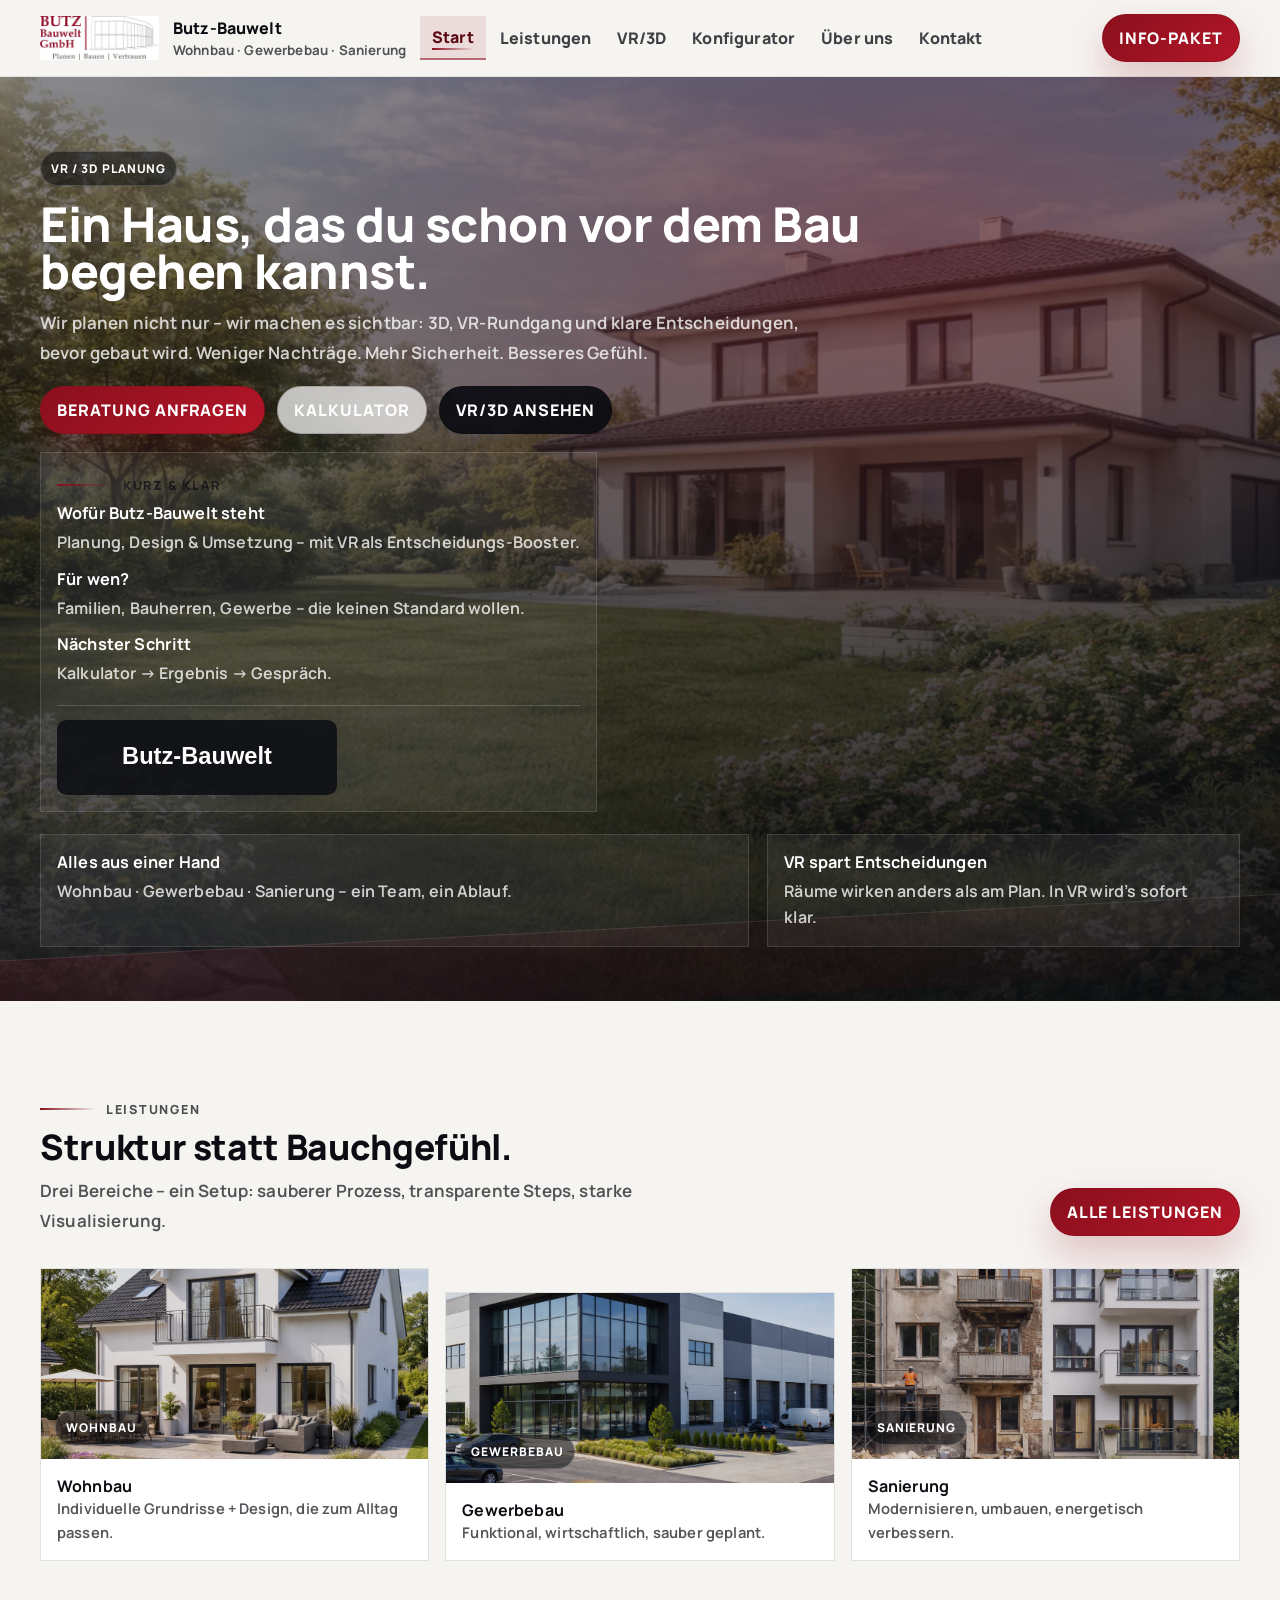
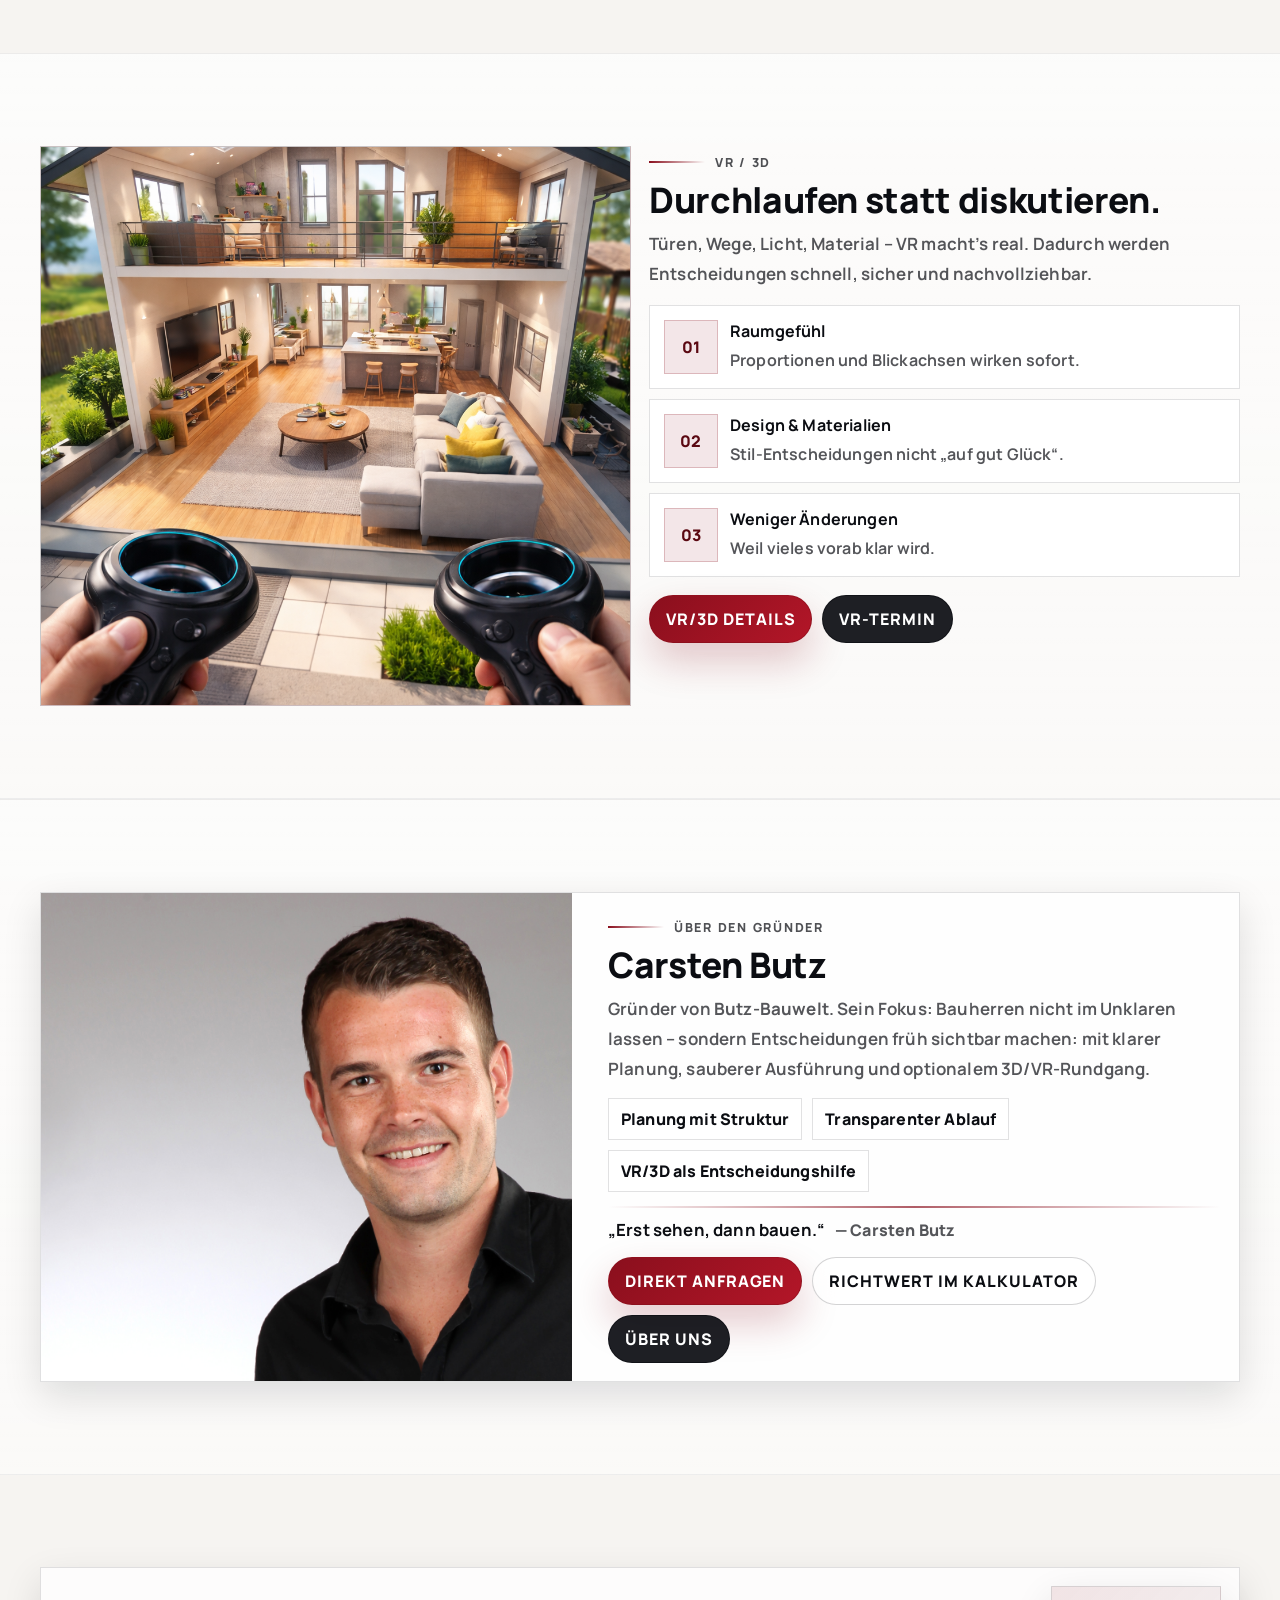
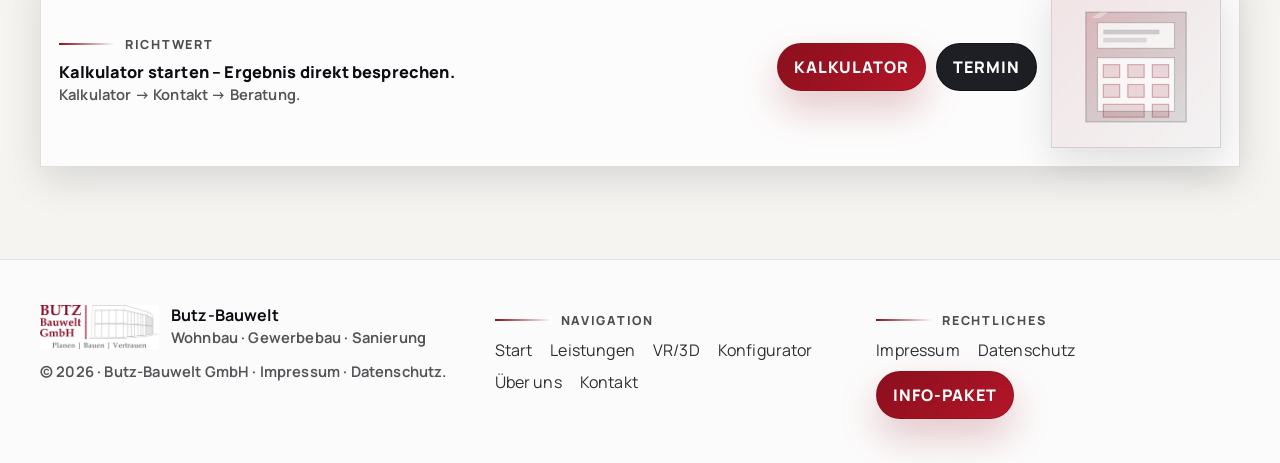
==== commit 012642a8: "Add files via upload" ====
--- a/index.html
+++ b/index.html
@@ -32,7 +32,7 @@
 <a href="ueber-uns.html">Über uns</a>
 <a href="kontakt.html">Kontakt</a>
 </nav>
-<div style="display:flex; gap:10px; align-items:center">
+<div class="headerActions">
 <a class="btn btn--brand" href="kontakt.html">Info-Paket</a>
 <button aria-controls="mnav" aria-expanded="false" aria-label="Menü öffnen" class="burger" data-burger="" type="button">
 <span></span><span></span><span></span>
@@ -47,6 +47,7 @@
 <a href="konfigurator.html">Konfigurator</a>
 <a href="ueber-uns.html">Über uns</a>
 <a href="kontakt.html">Kontakt</a>
+<a class="mobileCta btn btn--brand" href="kontakt.html">Info-Paket anfragen</a>
 </div>
 </div>
 </header>
--- a/assets/css/main.css
+++ b/assets/css/main.css
@@ -105,8 +105,34 @@
 .nav a:hover{ background:rgba(11,13,18,.05); }
 .nav a.active{ background:rgba(138,15,29,.10); color:var(--brand2); border-bottom:2px solid rgba(138,15,29,.55); }
 
-.burger{ display:none; border:1px solid rgba(11,13,18,.18); background:rgba(255,255,255,.75); border-radius:0; padding:10px 11px; }
-.burger span{ display:block; width:22px; height:2px; background:rgba(11,13,18,.85); margin:4px 0; }
+.burger{
+  display:none;
+  position:relative;
+  width:54px;
+  height:44px;
+  border:1px solid rgba(11,13,18,.18);
+  background:rgba(255,255,255,.82);
+  border-radius:0;
+  padding:0;
+  flex:0 0 auto;
+  font-size:0;
+  line-height:0;
+}
+.burger span{
+  position:absolute;
+  left:50%;
+  width:24px;
+  height:2px;
+  background:rgba(11,13,18,.88);
+  border-radius:999px;
+  transform:translateX(-50%);
+}
+.burger span:nth-child(1){ top:13px; }
+.burger span:nth-child(2){ top:20px; }
+.burger span:nth-child(3){ top:27px; }
+.burger[aria-expanded="true"] span:nth-child(1){ top:20px; transform:translateX(-50%) rotate(45deg); }
+.burger[aria-expanded="true"] span:nth-child(2){ opacity:0; }
+.burger[aria-expanded="true"] span:nth-child(3){ top:20px; transform:translateX(-50%) rotate(-45deg); }
 
 .mobile{ display:none; border-top:1px solid rgba(11,13,18,.08); }
 .mobileInner{ padding:14px 0 18px; display:grid; gap:10px; }
@@ -921,6 +947,57 @@
 }
 
 
+
+.page-config .calcNotice{
+  max-width: 880px;
+  margin: 0 auto 22px;
+  padding: 26px 28px;
+  text-align: center;
+  border-radius: 20px;
+  background:
+    linear-gradient(180deg, rgba(255,255,255,.92), rgba(255,255,255,.84));
+  border: 1px solid rgba(11,13,18,.12);
+  box-shadow: 0 18px 40px rgba(11,13,18,.08);
+}
+.page-config .calcNotice__badge{
+  display: inline-flex;
+  align-items: center;
+  justify-content: center;
+  min-height: 34px;
+  padding: 8px 14px;
+  border-radius: 999px;
+  font-size: .82rem;
+  font-weight: 800;
+  letter-spacing: .08em;
+  text-transform: uppercase;
+  color: var(--brand);
+  background: rgba(168,17,36,.08);
+  border: 1px solid rgba(168,17,36,.18);
+  margin-bottom: 12px;
+}
+.page-config .calcNotice h2{
+  margin: 0;
+  font-size: clamp(1.35rem, 2.2vw, 1.9rem);
+  line-height: 1.2;
+  color: #0b0d12;
+}
+.page-config .calcNotice p{
+  max-width: 720px;
+  margin: 12px auto 0;
+  color: rgba(11,13,18,.72);
+}
+@media (max-width: 640px){
+  .page-config .calcNotice{
+    padding: 22px 18px;
+    margin-bottom: 18px;
+    border-radius: 18px;
+  }
+  .page-config .calcNotice__badge{
+    min-height: 32px;
+    padding: 7px 12px;
+  }
+}
+
 /* --- Modern Calculator Refresh (Konfigurator) --- */
 .page-config .calc{
   max-width: 980px;
@@ -1175,3 +1252,451 @@
     align-items:flex-start;
   }
 }
+
+
+/* ===== Legal pages ===== */
+.legalWrap{ max-width: 980px; margin: 0 auto; }
+.legalHeroLead{ color:rgba(255,255,255,.84)!important; max-width:76ch; }
+.legalCard{
+  border:1px solid rgba(11,13,18,.12);
+  background:linear-gradient(180deg, rgba(255,255,255,.98), rgba(255,255,255,.94));
+  box-shadow: 0 24px 60px rgba(11,13,18,.10);
+}
+.legalCard .pad{ padding:24px; }
+.legalNote{
+  padding:14px 16px;
+  border:1px solid rgba(138,15,29,.16);
+  background:linear-gradient(180deg, rgba(138,15,29,.06), rgba(138,15,29,.03));
+  color:#23161a;
+}
+.legalNote b{ color:#120c0d; }
+.legalGrid{
+  display:grid;
+  grid-template-columns: repeat(2,minmax(0,1fr));
+  gap:16px;
+  margin-top:18px;
+}
+.legalBlock{
+  border:1px solid rgba(11,13,18,.10);
+  background:#fff;
+}
+.legalBlock .pad{ padding:18px; }
+.legalBlock h3{ margin:0; }
+.legalBlock p,.legalBlock ul,.legalBlock ol{ margin:10px 0 0; }
+.legalBlock ul,.legalBlock ol{ padding-left:18px; }
+.legalBlock li + li{ margin-top:6px; }
+.legalFull{ grid-column:1 / -1; }
+.legalList{ display:grid; gap:8px; }
+.legalLine{ padding:10px 0; border-bottom:1px solid rgba(11,13,18,.08); }
+.legalLine:last-child{ border-bottom:0; }
+.legalLabel{ display:block; font-size:.78rem; letter-spacing:.14em; text-transform:uppercase; font-weight:900; color:rgba(11,13,18,.46); margin-bottom:4px; }
+.legalValue{ color:#12161c; font-weight:700; line-height:1.65; }
+.legalHint{ color:rgba(11,13,18,.58); font-size:.92rem; line-height:1.65; }
+.legalFoot{
+  margin-top:18px;
+  padding-top:18px;
+  border-top:1px solid rgba(11,13,18,.10);
+}
+.legalBlock a{ word-break: break-word; }
+@media (max-width: 820px){
+  .legalGrid{ grid-template-columns:1fr; }
+  .legalCard .pad{ padding:18px; }
+}
+
+
+/* ===== Mobile header cleanup + menu CTA ===== */
+.headerActions{
+  display:flex;
+  gap:10px;
+  align-items:center;
+  margin-left:auto;
+}
+.mobileCta{
+  width:100%;
+  margin-top:6px;
+}
+
+/* ===== Contact form motivating copy ===== */
+.note--motivation{
+  background:linear-gradient(180deg, rgba(138,15,29,.07), rgba(255,255,255,.92));
+  border-color:rgba(138,15,29,.18);
+}
+
+@media (max-width: 980px){
+  .headerRow{
+    gap:10px;
+    padding:10px 0;
+  }
+  .brand{
+    min-width:0;
+    flex:1 1 auto;
+  }
+  .brand > div:last-child{
+    min-width:0;
+  }
+  .brand span,
+  .brand small{
+    overflow:hidden;
+    text-overflow:ellipsis;
+    white-space:nowrap;
+  }
+  .headerActions .btn--brand{
+    display:none;
+  }
+  .mobileInner{
+    padding:14px 0 20px;
+  }
+  .mobileInner a{
+    text-align:center;
+  }
+  .grid12{
+    grid-template-columns:1fr;
+    gap:14px;
+  }
+  .grid12 > [style*="grid-column"]{
+    grid-column:auto !important;
+  }
+}
+
+@media (max-width: 760px){
+  .brand small{
+    display:none;
+  }
+  .brand span{
+    font-size:1rem;
+  }
+  .mark--logo{
+    height:40px;
+  }
+  .brandLogo{
+    height:40px;
+    max-width:150px;
+  }
+  .burger{
+    width:52px;
+    height:42px;
+  }
+  .tile{
+    display:grid;
+    grid-template-columns:132px minmax(0,1fr);
+    align-items:stretch;
+  }
+  .tileTop{
+    height:100%;
+    min-height:164px;
+  }
+  .tileBody{
+    display:flex;
+    flex-direction:column;
+    justify-content:center;
+    padding:16px;
+  }
+  .tileBody b{
+    font-size:1.12rem;
+    margin-bottom:6px;
+  }
+  .tileBody .small{
+    line-height:1.65;
+  }
+}
+
+@media (max-width: 520px){
+  .wrap{
+    width:min(var(--wrap), calc(100% - 28px));
+  }
+  .brand span{
+    font-size:.96rem;
+  }
+  .brandLogo{
+    max-width:136px;
+  }
+  .tile{
+    grid-template-columns:1fr;
+  }
+  .tileTop{
+    min-height:188px;
+  }
+}
+
+
+/* ===== Mobile header refinement + CTA color fix ===== */
+@media (max-width: 980px){
+  .headerRow{
+    display:grid;
+    grid-template-columns:minmax(0,1fr) auto;
+    align-items:center;
+    gap:12px;
+    padding:12px 0;
+  }
+  .brand{
+    display:grid;
+    grid-template-columns:auto minmax(0,1fr);
+    align-items:center;
+    gap:12px;
+    min-width:0;
+    flex:none;
+  }
+  .brand > div:last-child{
+    min-width:0;
+    display:flex;
+    flex-direction:column;
+    justify-content:center;
+  }
+  .brand span,
+  .brand small{
+    white-space:normal;
+    overflow:visible;
+    text-overflow:unset;
+    line-height:1.15;
+  }
+  .brand span{
+    font-size:1.05rem;
+  }
+  .brand small{
+    display:block;
+    margin-top:4px;
+    font-size:.92rem;
+    line-height:1.25;
+  }
+  .headerActions{
+    margin-left:0;
+    flex:0 0 auto;
+  }
+  .burger{
+    display:inline-flex;
+    align-items:center;
+    justify-content:center;
+  }
+  .burger span{
+    transition:transform .22s ease, top .22s ease, opacity .18s ease;
+  }
+  .mobileInner{
+    gap:10px;
+    padding:14px 0 20px;
+  }
+  .mobileInner a{
+    text-align:left;
+  }
+  .mobileInner a.mobileCta,
+  .mobileCta.btn,
+  .mobileCta.btn--brand{
+    display:flex;
+    width:100%;
+    justify-content:center;
+    margin-top:8px;
+    padding:14px 16px;
+    color:#fff !important;
+    background:linear-gradient(135deg, var(--brand), #b31628) !important;
+    border:1px solid rgba(138,15,29,.55) !important;
+    box-shadow:0 18px 38px rgba(138,15,29,.22);
+  }
+}
+
+@media (max-width: 760px){
+  .headerRow{
+    padding:10px 0;
+    gap:10px;
+  }
+  .brand span{
+    font-size:1.12rem;
+  }
+  .brand small{
+    display:block;
+    font-size:.86rem;
+  }
+  .mark--logo,
+  .brandLogo{
+    height:44px;
+  }
+  .brandLogo{
+    max-width:150px;
+  }
+}
+
+@media (max-width: 520px){
+  .wrap{
+    width:min(var(--wrap), calc(100% - 24px));
+  }
+  .brand{
+    gap:10px;
+  }
+  .brand span{
+    font-size:1.02rem;
+  }
+  .brand small{
+    font-size:.8rem;
+  }
+  .mark--logo,
+  .brandLogo{
+    height:40px;
+  }
+  .brandLogo{
+    max-width:136px;
+  }
+}
+
+/* ===== Motion / JS animation refresh ===== */
+html{ scroll-behavior:smooth; }
+
+.reveal{
+  opacity:0;
+  transform:translateY(24px) scale(.985);
+  transition:
+    opacity .72s cubic-bezier(.22,1,.36,1),
+    transform .72s cubic-bezier(.22,1,.36,1);
+  transition-delay:var(--reveal-delay, 0ms);
+}
+.reveal.in{
+  opacity:1;
+  transform:translateY(0) scale(1);
+}
+
+.hero{ --hero-shift:0px; }
+.heroMedia{
+  transform:translate3d(0, var(--hero-shift), 0) scale(1.04);
+  will-change:transform;
+}
+.heroIntro{
+  opacity:0;
+  transform:translateY(26px) scale(.99);
+  transition:
+    opacity .8s cubic-bezier(.22,1,.36,1),
+    transform .8s cubic-bezier(.22,1,.36,1);
+  transition-delay:var(--hero-delay, 0ms);
+}
+.page-loaded .heroIntro{
+  opacity:1;
+  transform:translateY(0) scale(1);
+}
+
+.mobile{
+  overflow:hidden;
+  transform-origin:top center;
+}
+.mobile.is-open{
+  display:block;
+}
+
+.nav a,
+.mobileInner a{
+  position:relative;
+  overflow:hidden;
+}
+.nav a::after,
+.mobileInner a::after{
+  content:"";
+  position:absolute;
+  left:12px;
+  right:12px;
+  bottom:8px;
+  height:2px;
+  background:linear-gradient(90deg, var(--brand), rgba(138,15,29,0));
+  transform:scaleX(0);
+  transform-origin:left center;
+  transition:transform .34s ease;
+}
+.nav a:hover::after,
+.nav a.active::after,
+.mobileInner a:hover::after,
+.mobileInner a.active::after{
+  transform:scaleX(1);
+}
+
+@media (hover:hover) and (pointer:fine){
+  .tile,
+  .heroPanel,
+  .ctaStrip,
+  .infoBlock,
+  .infoItem,
+  .accordion details,
+  .formCard,
+  .sideCard,
+  .legalBlock,
+  .founder,
+  .miniSum,
+  .summary{
+    transition:
+      transform .38s cubic-bezier(.22,1,.36,1),
+      box-shadow .38s cubic-bezier(.22,1,.36,1),
+      border-color .3s ease;
+  }
+
+  .tile:hover,
+  .heroPanel:hover,
+  .ctaStrip:hover,
+  .infoBlock:hover,
+  .infoItem:hover,
+  .accordion details:hover,
+  .formCard:hover,
+  .sideCard:hover,
+  .legalBlock:hover,
+  .founder:hover,
+  .miniSum:hover,
+  .summary:hover{
+    transform:translateY(-6px);
+    box-shadow:0 28px 56px rgba(11,13,18,.14);
+    border-color:rgba(138,15,29,.22);
+  }
+
+  .tileTop img,
+  .photo img,
+  .founderMedia img{
+    transition:transform 1s cubic-bezier(.22,1,.36,1), opacity .35s ease;
+  }
+  .tile:hover .tileTop img,
+  .photo:hover img,
+  .founder:hover .founderMedia img{
+    transform:scale(1.06);
+    opacity:.96;
+  }
+
+  .btn{
+    position:relative;
+    overflow:hidden;
+    transition:transform .24s ease, box-shadow .34s ease, border-color .3s ease;
+  }
+  .btn::after{
+    content:"";
+    position:absolute;
+    top:-160%;
+    bottom:-160%;
+    left:-30%;
+    width:44%;
+    background:linear-gradient(110deg, rgba(255,255,255,0), rgba(255,255,255,.28), rgba(255,255,255,0));
+    transform:translateX(-180%) rotate(18deg);
+    transition:transform .72s ease;
+    pointer-events:none;
+  }
+  .btn:hover{
+    transform:translateY(-2px);
+  }
+  .btn:hover::after{
+    transform:translateX(430%) rotate(18deg);
+  }
+}
+
+@media (prefers-reduced-motion: reduce){
+  html{ scroll-behavior:auto; }
+  .reveal,
+  .heroIntro,
+  .heroMedia,
+  .btn,
+  .tile,
+  .heroPanel,
+  .ctaStrip,
+  .infoBlock,
+  .infoItem,
+  .accordion details,
+  .formCard,
+  .sideCard,
+  .legalBlock,
+  .founder,
+  .miniSum,
+  .summary{
+    transition:none !important;
+    animation:none !important;
+    transform:none !important;
+  }
+  .reveal,
+  .heroIntro{ opacity:1 !important; }
+}
